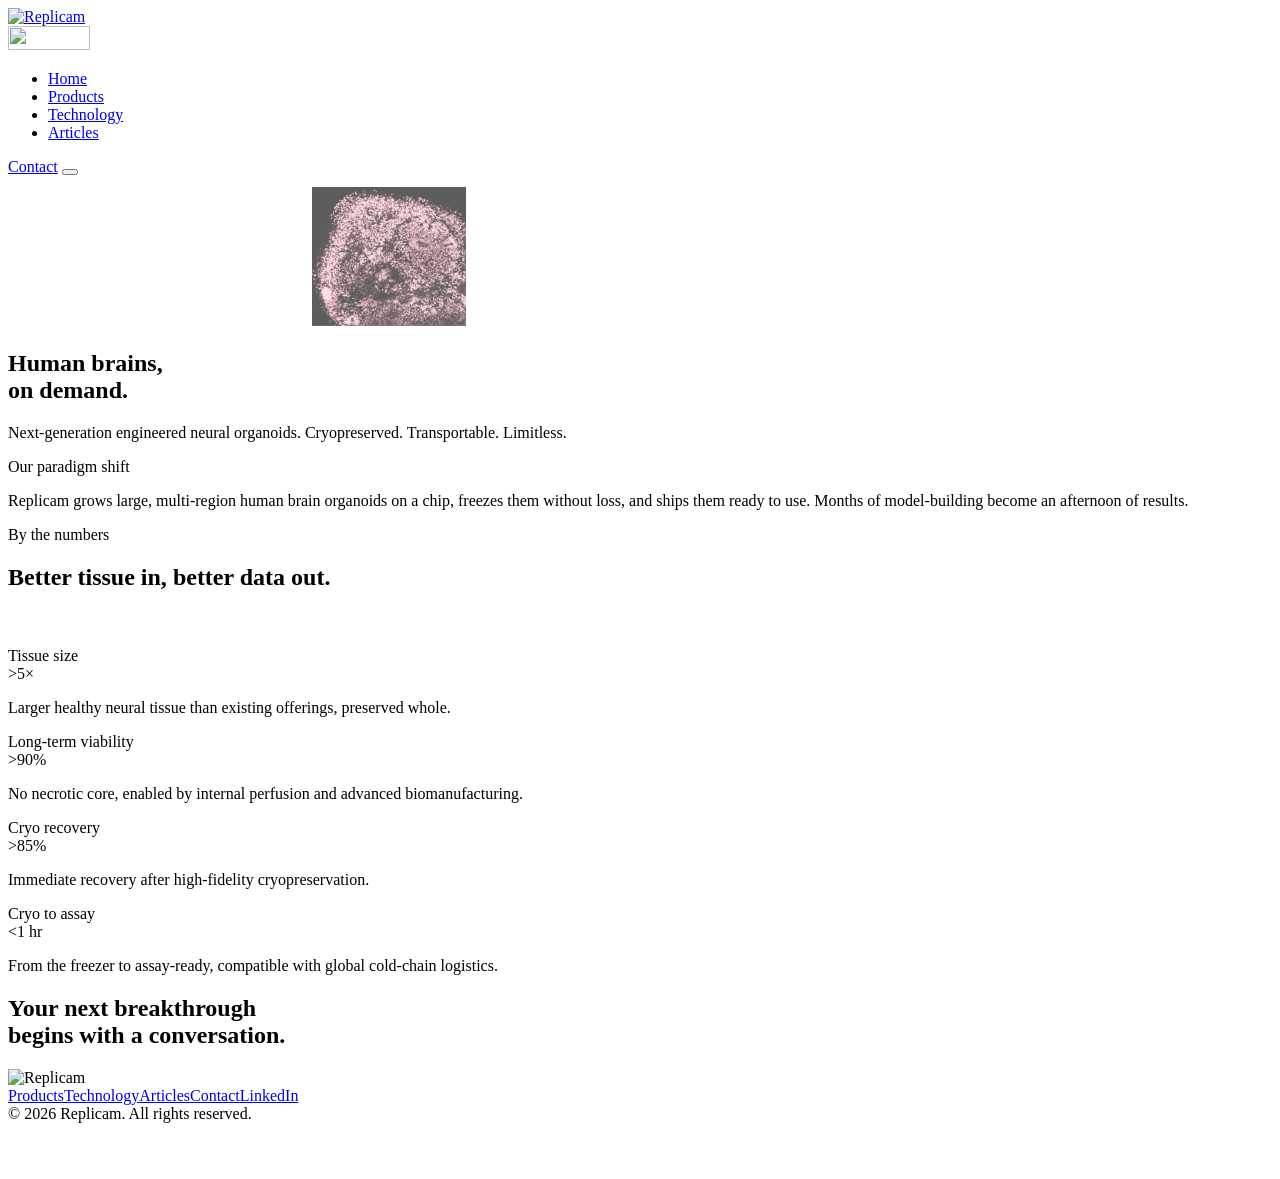
==== index.html @ c94f5454 "Redesigned site: pages" ====
<!doctype html>
<html lang="en">
<head>
<meta charset="utf-8">
<meta name="viewport" content="width=device-width, initial-scale=1">
<title>Replicam — Human brains, on demand</title>
<meta name="description" content="Replicam builds next-generation engineered neural organoids: large, multi-region, cryopreserved and ready to use. Brain OPTIMA™ is the first on-market integrated brain microphysiological system.">
<link rel="icon" href="assets/img/favicon.svg" type="image/svg+xml">
<link rel="stylesheet" href="assets/css/site.css">
<link rel="preload" as="image" href="assets/img/organoid-slice-hc.jpg" fetchpriority="high">
<script>try{if(sessionStorage.getItem("pt-enter"))document.documentElement.classList.add("pt-entering")}catch(e){}</script>
</head>
<body>

<header class="nav">
  <div class="nav-inner">
    <a class="nav-logo" href="index.html" aria-label="Replicam home"><img src="assets/img/logo-white.svg" alt="Replicam" width="110" height="32"></a>
    <nav class="nav-bar" aria-label="Main">
      <a class="nav-symbol" href="index.html" aria-label="Replicam home"><img src="assets/img/logo-white.svg" alt="" width="82" height="24"></a>
      <ul class="nav-links" id="nav-links">
        <li class="is-current"><a class="nav-link" href="index.html" aria-current="page">Home</a></li>
        <li><a class="nav-link" href="products.html">Products</a></li>
        <li><a class="nav-link" href="technology.html">Technology</a></li>
        <li><a class="nav-link" href="articles.html">Articles</a></li>
      </ul>
      <a class="nav-link nav-cta" href="contact.html">Contact</a>
      <button class="nav-toggle" type="button" aria-label="Menu" aria-controls="nav-links" aria-expanded="false"><span></span></button>
    </nav>
  </div>
</header>

<main>
  <!-- Hero -->
  <section class="hero dark org-hero" id="top" data-organoid-js="assets/js/organoid-slice.data.js" data-organoid="assets/img/organoid-slice-hc.jpg" data-mode="alive">
    <canvas class="org-gl" aria-hidden="true"></canvas>
    <img class="org-fallback" src="[data-uri]" data-aspect="1.11102" data-full="assets/img/organoid-slice-hc.jpg" alt="" decoding="sync" hidden>
    <script>/* show the still hero on the very first paint (same layout as hero-organoid.js) */(function(){var f=document.currentScript.previousElementSibling,h=f.parentNode,W=h.clientWidth,H=h.clientHeight,A=+f.getAttribute("data-aspect"),w,hh,x,y;if(W>=900){hh=H*.9;w=hh*A;x=Math.max(W*.44,W-w*.88);y=H*.07}else{w=W*1.15;hh=w/A;x=W*.08;y=H*.09}var s=f.style;s.left=x+"px";s.top=y+"px";s.width=w+"px";s.height=hh+"px";s.right="auto";s.bottom="auto";s.objectFit="fill";s.opacity=".72";f.classList.add("is-still");f.hidden=false})()</script>
    <div class="hero-content">
      <div class="wrap hero-row">
        <div>
          <h1 class="display">Human brains,<br>on demand.</h1>
          <p class="hero-sub">Next-generation engineered neural organoids. Cryopreserved. Transportable. Limitless.</p>
        </div>
      </div>
    </div>
  </section>

  <!-- Paradigm -->
  <section class="section">
    <div class="wrap split reveal">
      <div><span class="eyebrow">Our paradigm shift</span></div>
      <p class="lead">Replicam grows large, multi-region human brain organoids on a chip, freezes them without loss, and ships them ready to use. <span class="soft">Months of model-building become an afternoon of results.</span></p>
    </div>
  </section>

  <!-- Stats -->
  <section class="section">
    <div class="wrap">
      <span class="eyebrow">By the numbers</span>
      <h2 class="h2 reveal" style="margin:20px 0 56px; max-width:900px">Better tissue in, <strong>better data out.</strong></h2>
      <div class="grid grid-4">
        <div class="stat reveal"><div class="stat-label">Tissue size</div><div class="stat-bar"></div><div class="stat-value">&gt;5×</div><p>Larger healthy neural tissue than existing offerings, preserved whole.</p></div>
        <div class="stat reveal"><div class="stat-label">Long-term viability</div><div class="stat-bar cryo"></div><div class="stat-value">&gt;90%</div><p>No necrotic core, enabled by internal perfusion and advanced biomanufacturing.</p></div>
        <div class="stat reveal"><div class="stat-label">Cryo recovery</div><div class="stat-bar"></div><div class="stat-value">&gt;85%</div><p>Immediate recovery after high-fidelity cryopreservation.</p></div>
        <div class="stat reveal"><div class="stat-label">Cryo to assay</div><div class="stat-bar cryo"></div><div class="stat-value">&lt;1 hr</div><p>From the freezer to assay-ready, compatible with global cold-chain logistics.</p></div>
      </div>
    </div>
  </section>


</main>

<!-- Contact + footer -->
<section class="section dark" id="contact" style="padding-bottom:48px">
  <div class="wrap">
    <div class="contact-row">
      <h2 class="contact-title">Your next breakthrough<br><span>begins with a conversation.</span></h2>
    </div>
    <footer class="footer">
      <img src="assets/img/logo-white.svg" alt="Replicam" width="90" height="26">
      <nav aria-label="Footer"><a href="products.html">Products</a><a href="technology.html">Technology</a><a href="articles.html">Articles</a><a href="contact.html">Contact</a><a href="https://www.linkedin.com/company/replicam">LinkedIn</a></nav>
      <span>© <span id="year">2026</span> Replicam. All rights reserved.</span>
    </footer>
  </div>
</section>

<script src="assets/js/site.js"></script>
<script src="assets/js/hero-organoid.js"></script>
</body>
</html>
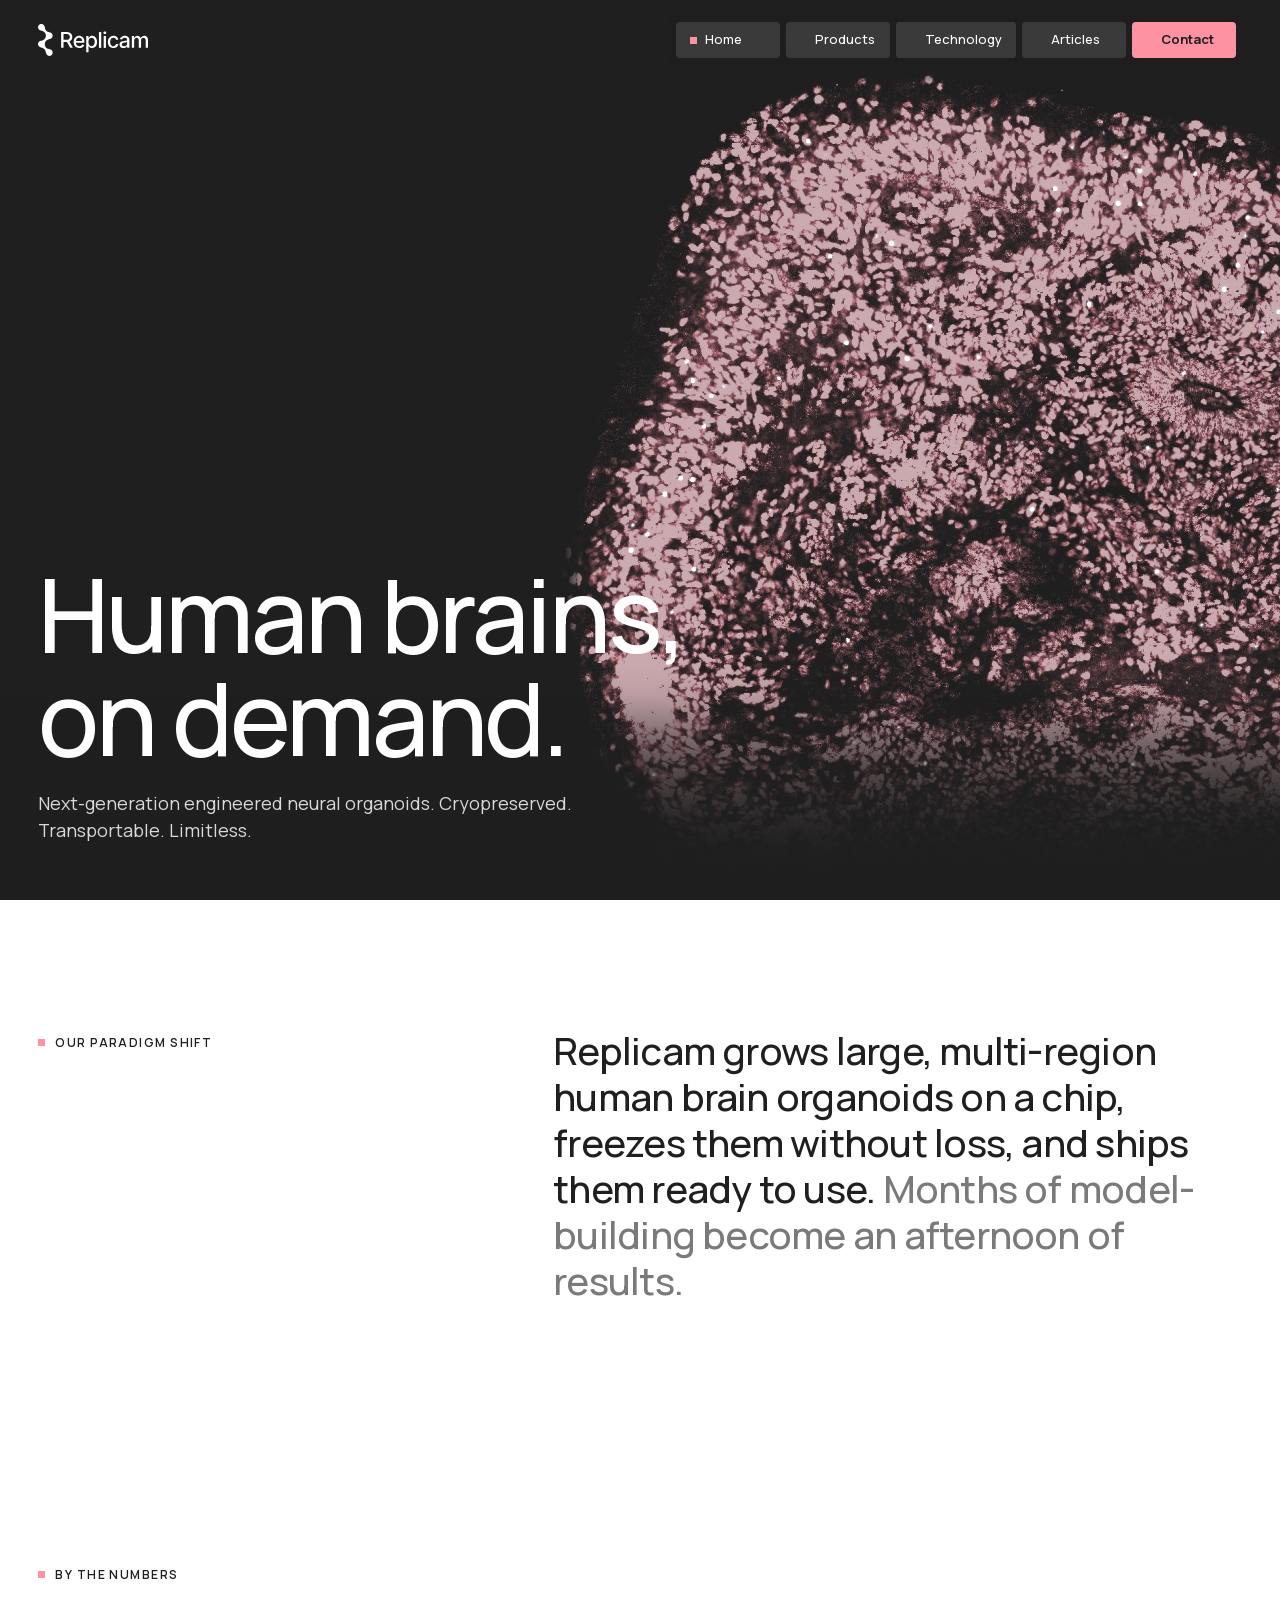
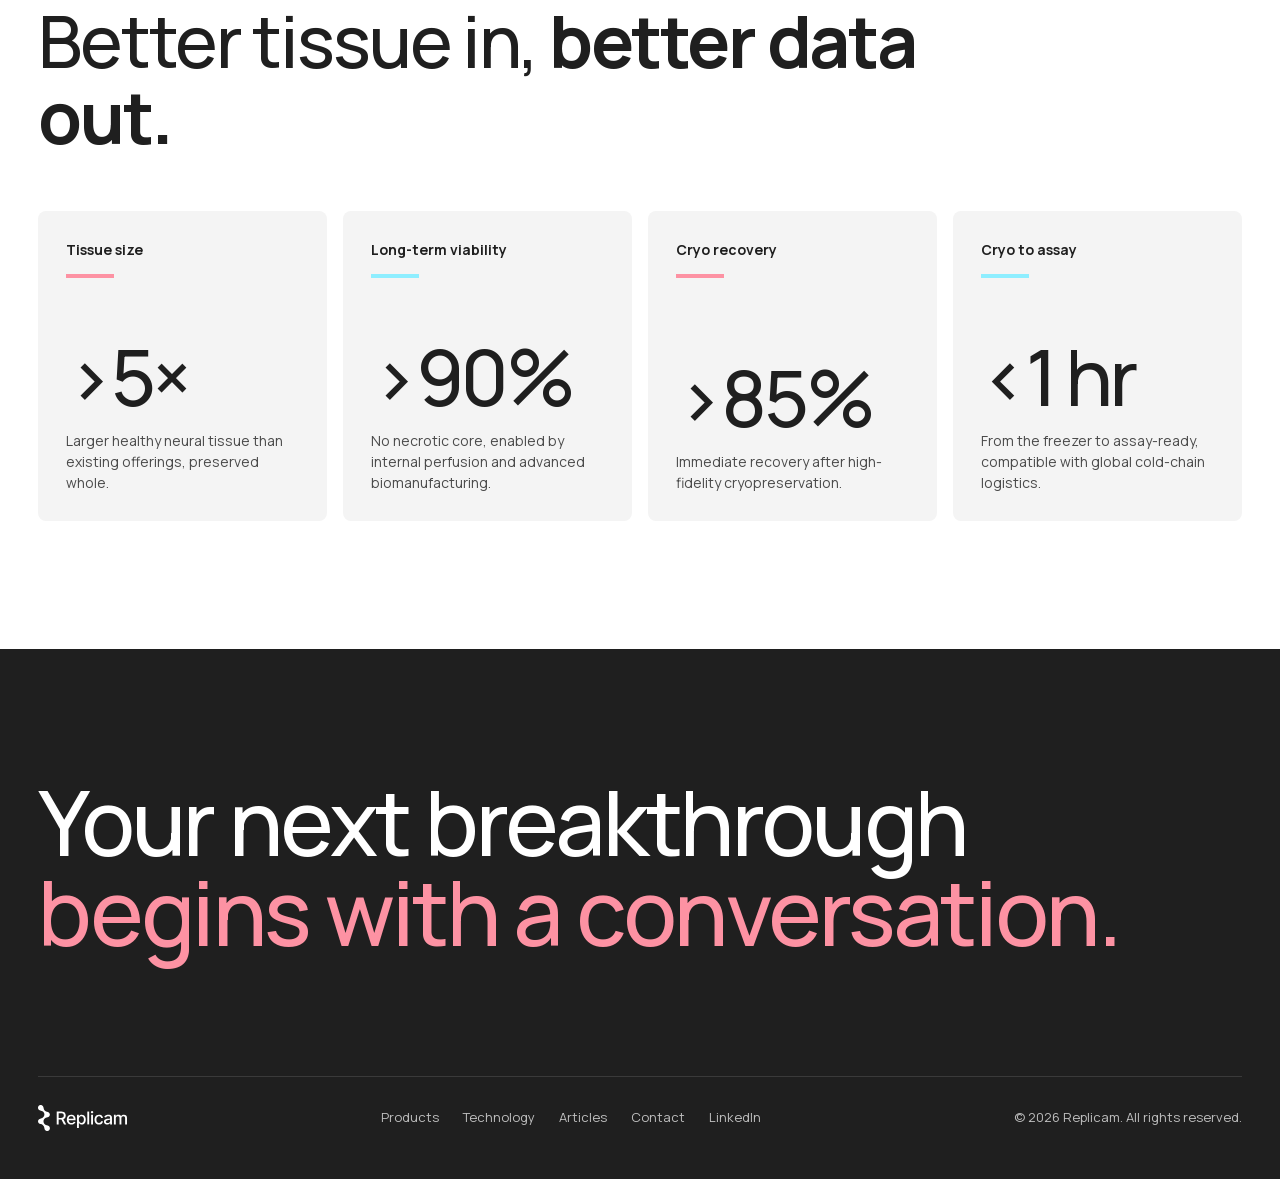
==== commit c99ba04e: "Fix navigation, hero and loading bugs; speed up fonts and previews" ====
--- a/index.html
+++ b/index.html
@@ -6,9 +6,11 @@
 <title>Replicam — Human brains, on demand</title>
 <meta name="description" content="Replicam builds next-generation engineered neural organoids: large, multi-region, cryopreserved and ready to use. Brain OPTIMA™ is the first on-market integrated brain microphysiological system.">
 <link rel="icon" href="assets/img/favicon.svg" type="image/svg+xml">
+<link rel="preload" as="font" type="font/woff2" href="assets/fonts/xn7gYHE41ni1AdIRggexSvfedN4.woff2" crossorigin>
+<link rel="stylesheet" href="assets/fonts/manrope.css">
 <link rel="stylesheet" href="assets/css/site.css">
 <link rel="preload" as="image" href="assets/img/organoid-slice-hc.jpg" fetchpriority="high">
-<script>try{if(sessionStorage.getItem("pt-enter"))document.documentElement.classList.add("pt-entering")}catch(e){}</script>
+<script>document.documentElement.classList.add("js");try{if(sessionStorage.getItem("pt-enter"))document.documentElement.classList.add("pt-entering")}catch(e){}</script>
 </head>
 <body>
 
@@ -84,7 +86,7 @@
   </div>
 </section>
 
-<script src="assets/js/site.js"></script>
+<script src="assets/js/site.js" onerror="document.documentElement.className=''"></script>
 <script src="assets/js/hero-organoid.js"></script>
 </body>
 </html>
--- a/assets/fonts/manrope.css
+++ b/assets/fonts/manrope.css
@@ -0,0 +1,54 @@
+/* cyrillic-ext */
+@font-face {
+  font-family: 'Manrope';
+  font-style: normal;
+  font-weight: 400 700;
+  font-display: swap;
+  src: url(xn7gYHE41ni1AdIRggqxSvfedN62Zw.woff2) format('woff2');
+  unicode-range: U+0460-052F, U+1C80-1C8A, U+20B4, U+2DE0-2DFF, U+A640-A69F, U+FE2E-FE2F;
+}
+/* cyrillic */
+@font-face {
+  font-family: 'Manrope';
+  font-style: normal;
+  font-weight: 400 700;
+  font-display: swap;
+  src: url(xn7gYHE41ni1AdIRggOxSvfedN62Zw.woff2) format('woff2');
+  unicode-range: U+0301, U+0400-045F, U+0490-0491, U+04B0-04B1, U+2116;
+}
+/* greek */
+@font-face {
+  font-family: 'Manrope';
+  font-style: normal;
+  font-weight: 400 700;
+  font-display: swap;
+  src: url(xn7gYHE41ni1AdIRggSxSvfedN62Zw.woff2) format('woff2');
+  unicode-range: U+0370-0377, U+037A-037F, U+0384-038A, U+038C, U+038E-03A1, U+03A3-03FF;
+}
+/* vietnamese */
+@font-face {
+  font-family: 'Manrope';
+  font-style: normal;
+  font-weight: 400 700;
+  font-display: swap;
+  src: url(xn7gYHE41ni1AdIRggixSvfedN62Zw.woff2) format('woff2');
+  unicode-range: U+0102-0103, U+0110-0111, U+0128-0129, U+0168-0169, U+01A0-01A1, U+01AF-01B0, U+0300-0301, U+0303-0304, U+0308-0309, U+0323, U+0329, U+1EA0-1EF9, U+20AB;
+}
+/* latin-ext */
+@font-face {
+  font-family: 'Manrope';
+  font-style: normal;
+  font-weight: 400 700;
+  font-display: swap;
+  src: url(xn7gYHE41ni1AdIRggmxSvfedN62Zw.woff2) format('woff2');
+  unicode-range: U+0100-02BA, U+02BD-02C5, U+02C7-02CC, U+02CE-02D7, U+02DD-02FF, U+0304, U+0308, U+0329, U+1D00-1DBF, U+1E00-1E9F, U+1EF2-1EFF, U+2020, U+20A0-20AB, U+20AD-20C4, U+2113, U+2C60-2C7F, U+A720-A7FF;
+}
+/* latin */
+@font-face {
+  font-family: 'Manrope';
+  font-style: normal;
+  font-weight: 400 700;
+  font-display: swap;
+  src: url(xn7gYHE41ni1AdIRggexSvfedN4.woff2) format('woff2');
+  unicode-range: U+0000-00FF, U+0131, U+0152-0153, U+02BB-02BC, U+02C6, U+02DA, U+02DC, U+0304, U+0308, U+0329, U+2000-206F, U+20AC, U+2122, U+2191, U+2193, U+2212, U+2215, U+FEFF, U+FFFD;
+}
--- a/assets/css/site.css
+++ b/assets/css/site.css
@@ -0,0 +1,413 @@
+/* Replicam — site styles
+   Brand: Replicam Brand Guidelines 2025
+   Event Horizon #1F1F1F · Singularity White #FFFFFF · Quark Blush #FD92A3 · CryoGlow #8EEEFF
+   Typeface: Manrope (Title 110% / -1%, Subtitle 120% / -1%, Body 150% / 0%) */
+
+:root {
+  --ink: #1F1F1F;          /* Event Horizon */
+  --white: #FFFFFF;        /* Singularity White */
+  --blush: #FD92A3;        /* Quark Blush — highlight; only on dark grounds or as fills */
+  --cryo: #8EEEFF;         /* CryoGlow */
+  --grey-1: #F4F4F4;
+  --grey-2: #D9D9D9;
+  --grey-3: #4A4A4A;       /* body text on white, 9:1 */
+  --line-dark: #3A3A3A;
+  --max: 1360px;
+  --pad: clamp(20px, 3vw, 40px);
+  --radius: 8px;
+}
+
+*, *::before, *::after { box-sizing: border-box; }
+html { scroll-behavior: smooth; overscroll-behavior-y: none; }   /* no rubber-band bounce: fixed header stays put */
+body {
+  margin: 0;
+  overscroll-behavior-y: none;
+  font-family: "Manrope", system-ui, sans-serif;
+  color: var(--ink);
+  background: var(--white);
+  font-size: 16px;
+  line-height: 1.5;
+  -webkit-font-smoothing: antialiased;
+}
+img, video { max-width: 100%; display: block; }
+a { color: inherit; text-decoration: none; }
+h1, h2, h3, p { margin: 0; }
+:focus-visible { outline: 2px solid var(--blush); outline-offset: 3px; }
+
+.wrap { max-width: var(--max); margin: 0 auto; }
+.section { padding: clamp(80px, 10vw, 140px) var(--pad); }
+.dark { background: var(--ink); color: var(--white); }
+.muted { color: var(--grey-3); }
+.dark .muted { color: #CFCFCF; }
+
+/* Type scale (Manrope) */
+.display { font-size: clamp(52px, 8vw, 104px); line-height: 1.0; font-weight: 500; letter-spacing: -0.03em; }
+.h2 { font-size: clamp(40px, 5.6vw, 72px); line-height: 1.05; font-weight: 500; letter-spacing: -0.03em; }
+.h2 strong { font-weight: 700; }
+.h3 { font-size: clamp(24px, 2.4vw, 32px); line-height: 1.2; font-weight: 500; letter-spacing: -0.01em; }
+.lead { font-size: clamp(26px, 3vw, 40px); line-height: 1.2; font-weight: 500; letter-spacing: -0.02em; }
+.body-lg { font-size: 18px; line-height: 1.5; }
+
+/* Eyebrow label with square marker */
+.eyebrow {
+  display: inline-flex; align-items: center; gap: 10px;
+  font-size: 12px; font-weight: 600; letter-spacing: 0.12em; text-transform: uppercase;
+}
+.eyebrow::before { content: ""; width: 7px; height: 7px; background: var(--blush); flex: none; }
+.eyebrow.is-cryo::before { background: var(--cryo); }
+
+/* Buttons */
+.btn {
+  display: inline-flex; align-items: center; justify-content: center; gap: 10px;
+  min-height: 46px; padding: 0 22px; border-radius: 4px; border: 0;
+  font: 600 14px/1 "Manrope", sans-serif; cursor: pointer;
+  transition: transform .2s ease, background .2s ease, color .2s ease;
+}
+.btn:hover { transform: translateY(-1px); }
+.btn-blush { background: var(--blush); color: var(--ink); }
+.btn-blush:hover { background: #FFB0BD; }
+.btn-ink { background: var(--ink); color: var(--white); }
+.btn-ink:hover { background: #333; }
+.btn-block { width: 100%; }
+
+/* ---------- Navigation ---------- */
+.nav {
+  position: fixed; top: 16px; left: 0; right: 0; z-index: 50;
+  padding: 0 var(--pad); pointer-events: none;
+  -webkit-transform: translate3d(0, 0, 0); transform: translate3d(0, 0, 0);   /* own layer: survives overscroll repaints */
+}
+.nav-inner {
+  position: relative; isolation: isolate;
+  max-width: var(--max); margin: 0 auto;
+  display: flex; align-items: center; justify-content: space-between; gap: 16px;
+}
+.nav-inner > * { pointer-events: auto; }
+.nav-logo img { height: 32px; width: auto; }
+.nav-bar {
+  display: flex; align-items: center; gap: 6px; padding: 6px;
+  border-radius: 6px;
+}
+/* the bar's dark background is its own layer, so it can glide and resize on the GPU */
+.nav-bg {
+  position: absolute; left: 0; top: 0; z-index: -1; border-radius: 6px; pointer-events: none;
+  background: rgba(31,31,31,.72); backdrop-filter: blur(12px); -webkit-backdrop-filter: blur(12px);
+  transform-origin: 0 0; will-change: transform;
+}
+.nav.is-compact .nav-bg { background: rgba(31,31,31,.88); }
+.nav-links { display: flex; gap: 6px; list-style: none; margin: 0; padding: 0; }
+.nav-link {
+  display: flex; align-items: center; justify-content: flex-start; gap: 8px; min-width: 104px; min-height: 36px;
+  padding: 0 14px; border-radius: 4px;
+  font-size: 13px; font-weight: 500; color: var(--white); background: #3A3A3A;
+  transition: background .2s ease;
+}
+/* every button keeps a fixed slot for the square, so text never shifts and buttons never resize */
+.nav-link::before { content: ""; width: 7px; height: 7px; flex: none; background: var(--blush); visibility: hidden; }
+.nav-link[aria-current="page"]::before { visibility: visible; }
+.nav-link:hover { background: #4A4A4A; }
+.nav-cta, .nav-cta[aria-current="page"] { background: var(--blush); color: var(--ink); font-weight: 700; }
+.nav-cta::before { background: #3A3A3A; }          /* on the Contact page the square is grey on the pink button */
+.nav-cta:hover { background: #FFB0BD; }
+.nav-toggle {
+  display: none; width: 44px; height: 36px; border: 0; border-radius: 4px;
+  background: #3A3A3A; cursor: pointer; align-items: center; justify-content: center; transition: background .2s ease;
+}
+.nav-toggle:hover { background: #4A4A4A; }
+.nav-toggle span, .nav-toggle span::before, .nav-toggle span::after {
+  display: block; width: 18px; height: 2px; background: var(--white); position: relative; transition: transform .25s ease;
+}
+.nav-toggle span::before, .nav-toggle span::after { content: ""; position: absolute; left: 0; }
+.nav-toggle span::before { top: -6px; }
+.nav-toggle span::after { top: 6px; }
+
+/* Compact capsule once scrolled (desktop) */
+.nav.is-compact .nav-inner { justify-content: center; }
+.nav.is-compact .nav-logo { position: absolute; left: 0; visibility: hidden; pointer-events: none; }
+.nav.is-compact .nav-links li:not(.is-current) { display: none; }
+
+/* Brand symbol: appears inside the compact bar once the full logo is hidden */
+.nav-symbol { display: none; align-items: center; height: 36px; padding: 0 6px 0 8px; flex: none; }
+.nav-symbol img { height: 32px; width: auto; }   /* same size as the full header logo */
+.nav.is-compact .nav-symbol { display: inline-flex; }
+
+/* Mobile menu */
+@media (max-width: 900px) {
+  .nav.is-compact .nav-inner { max-width: var(--max); }
+  .nav.is-compact .nav-bar { width: auto; }
+  .nav.is-compact .nav-toggle { margin-left: 0; }
+  .nav-links { display: none; }
+  .nav-toggle { display: inline-flex; }
+  .nav.is-open .nav-links {
+    display: flex; flex-direction: column; position: absolute; top: 58px; left: var(--pad); right: var(--pad);
+    padding: 8px; gap: 6px; background: rgba(31,31,31,.96); border-radius: 6px;
+  }
+  .nav.is-open .nav-links li { display: block !important; }
+  .nav.is-open .nav-links .nav-link { min-height: 48px; font-size: 16px; }
+  .nav.is-open .nav-toggle span { background: transparent; }
+  .nav.is-open .nav-toggle span::before { transform: translateY(6px) rotate(45deg); }
+  .nav.is-open .nav-toggle span::after { transform: translateY(-6px) rotate(-45deg); }
+}
+
+/* ---------- Hero ---------- */
+.hero { position: relative; min-height: max(640px, 100svh); display: flex; align-items: flex-end; overflow: hidden; }
+.hero-content { position: relative; width: 100%; padding: 0 var(--pad) clamp(32px, 5vw, 56px); }
+.hero-row { display: flex; justify-content: space-between; align-items: flex-end; gap: 40px; }
+.hero-sub { margin-top: 22px; max-width: 540px; font-size: 18px; color: #D9D9D9; }
+
+/* ---------- Split statement ---------- */
+.split { display: flex; gap: 40px; }
+.split > :first-child { flex: 1; }
+.split > :last-child { flex: 1.45; }
+.lead .soft { color: #7A7A7A; }
+
+/* ---------- Full-bleed tech panels ---------- */
+.panel { position: relative; min-height: 720px; display: flex; align-items: flex-end; overflow: hidden; }
+.panel-media { position: absolute; top: 0; right: 0; width: 58%; height: 100%; }
+.panel-media img { width: 100%; height: 100%; object-fit: cover; transform: scale(1.06); transition: transform 1.4s cubic-bezier(.2,.7,.2,1); }
+.panel.is-in .panel-media img { transform: scale(1); }
+.panel-media::after { content: ""; position: absolute; inset: 0; background: linear-gradient(90deg, var(--ink) 0%, rgba(31,31,31,0) 45%); }
+.panel-content { position: relative; width: 100%; padding: 0 var(--pad) clamp(32px, 5vw, 56px); }
+.panel-title { margin-top: 18px; font-size: clamp(52px, 7vw, 96px); line-height: 1; font-weight: 500; letter-spacing: -0.03em; }
+.panel-card {
+  width: 390px; flex: none; padding: 22px;
+  background: rgba(31,31,31,.9); border: 1px solid var(--line-dark); border-radius: var(--radius);
+}
+.panel-card p { font-size: 15px; color: #E6E6E6; margin-bottom: 18px; }
+
+/* ---------- Stats ---------- */
+.grid { display: grid; gap: 16px; }
+.grid-4 { grid-template-columns: repeat(4, minmax(0, 1fr)); }
+.grid-3 { grid-template-columns: repeat(3, minmax(0, 1fr)); }
+.stat {
+  background: var(--grey-1); border-radius: var(--radius); padding: 28px;
+  min-height: 310px; display: flex; flex-direction: column; gap: 14px;
+}
+.stat-label { font-size: 14px; font-weight: 700; }
+.stat-bar { width: 48px; height: 4px; background: var(--blush); }
+.stat-bar.cryo { background: var(--cryo); }
+.stat-value { margin-top: auto; font-size: clamp(64px, 6vw, 88px); line-height: 1; font-weight: 500; letter-spacing: -0.04em; }
+.stat p { font-size: 14px; color: var(--grey-3); }
+
+/* ---------- Process steps (technology) ---------- */
+.step { border-top: 1px solid var(--line-dark); padding-top: 22px; }
+.step-num { font-size: 13px; font-weight: 600; color: var(--cryo); letter-spacing: .08em; }
+.step h3 { margin: 14px 0 16px; }
+.step ul { margin: 0; padding: 0; list-style: none; display: grid; gap: 10px; }
+.step li { position: relative; padding-left: 18px; font-size: 15px; color: #DADADA; }
+.step li::before { content: ""; position: absolute; left: 0; top: .62em; width: 6px; height: 6px; background: var(--blush); }
+
+/* Feature rows (technology) */
+.feature { display: grid; grid-template-columns: repeat(12, minmax(0, 1fr)); gap: 24px; align-items: center; padding: clamp(56px, 7vw, 96px) 0; border-top: 1px solid var(--grey-2); }
+.feature:first-of-type { border-top: 0; }
+.feature-text { grid-column: 1 / span 5; }
+.feature-media { grid-column: 7 / span 6; }
+.feature.flip .feature-text { grid-column: 8 / span 5; order: 2; }
+.feature.flip .feature-media { grid-column: 1 / span 6; order: 1; }
+.feature-text p { margin-top: 18px; color: var(--grey-3); }
+.feature-text .src { margin-top: 20px; display: flex; flex-wrap: wrap; gap: 8px; }
+.chip { display: inline-flex; align-items: center; gap: 8px; min-height: 36px; padding: 0 14px; border-radius: 4px; background: var(--grey-1); font-size: 13px; font-weight: 600; }
+.chip:hover { background: var(--grey-2); }
+.figure { background: var(--grey-1); border-radius: var(--radius); padding: clamp(16px, 2.5vw, 32px); }
+.figure img { width: 100%; height: auto; border-radius: 4px; mix-blend-mode: multiply; }
+.figure.full { padding: 0; overflow: hidden; }
+.figure.full img { mix-blend-mode: normal; border-radius: 0; aspect-ratio: 4 / 3; object-fit: cover; }
+
+/* Partner chips */
+.partners { display: flex; flex-wrap: wrap; gap: 10px; }
+.partners span { padding: 14px 20px; border: 1px solid var(--line-dark); border-radius: 4px; font-weight: 500; }
+
+/* ---------- Contact / footer ---------- */
+.contact-row { display: flex; justify-content: space-between; align-items: flex-end; gap: 40px; }
+.contact-title { font-size: clamp(44px, 7vw, 96px); line-height: 1; font-weight: 500; letter-spacing: -0.03em; }
+.contact-title span { color: var(--blush); }
+.footer {
+  margin-top: clamp(72px, 10vw, 120px); padding-top: 28px; border-top: 1px solid var(--line-dark);
+  display: flex; flex-wrap: wrap; justify-content: space-between; align-items: center; gap: 20px;
+  font-size: 13px; color: #BDBDBD;
+}
+.footer img { height: 26px; width: auto; }
+.footer nav { display: flex; flex-wrap: wrap; gap: 24px; }
+.footer a:hover { color: var(--white); }
+
+/* ---------- Reveal on scroll ---------- */
+/* hidden only when scripts run (html.js is set in the head and cleared if site.js fails to load) */
+.js .reveal { opacity: 0; transform: translateY(24px); transition: opacity .8s ease, transform .8s cubic-bezier(.2,.7,.2,1); }
+.js .reveal.is-in { opacity: 1; transform: none; }
+
+/* ---------- Responsive ---------- */
+@media (max-width: 1100px) {
+  .grid-4 { grid-template-columns: repeat(2, minmax(0, 1fr)); }
+}
+@media (max-width: 900px) {
+  .hero-row, .split, .contact-row, .panel-row { flex-direction: column; align-items: flex-start; }
+  .panel { min-height: 760px; align-items: flex-end; }
+  .panel-media { width: 100%; height: 52%; }
+  .panel-media::after { background: linear-gradient(0deg, var(--ink) 0%, rgba(31,31,31,0) 55%); }
+  .panel-card { width: 100%; }
+  .grid-3{ grid-template-columns: minmax(0, 1fr); }
+  .feature, .feature.flip { grid-template-columns: minmax(0, 1fr); }
+  .feature-text, .feature-media, .feature.flip .feature-text, .feature.flip .feature-media { grid-column: auto; order: 0; }
+}
+@media (max-width: 560px) {
+  .grid-4 { grid-template-columns: minmax(0, 1fr); }
+  .stat { min-height: 0; }
+  .nav-logo img, .nav-symbol img { height: 26px; }
+}
+
+@media (prefers-reduced-motion: reduce) {
+  *, *::before, *::after { animation: none !important; transition: none !important; scroll-behavior: auto !important; }
+  .js .reveal { opacity: 1; transform: none; }
+}
+
+/* Inner-page heroes: smaller display so it never runs under the nav */
+.hero-short { min-height: 620px; }
+.hero-short .display { font-size: clamp(44px, 6vw, 84px); }
+
+/* ---------- Page switcher: folder stack in menu order ---------- */
+html.pt-active, html.pt-entering { background: #3A3A3A; overflow: hidden; }
+html.pt-active body, html.pt-entering body { position: relative; z-index: 4; }
+html.pt-entering body { transform: translateY(13vh) scale(.88); transform-origin: 50% 0; clip-path: inset(0 0 calc(100% - 100vh) 0 round 16px); }
+.pt-layer {
+  position: fixed; left: 0; top: 0; width: 100vw; height: 100vh; z-index: 3;
+  border-radius: 16px; transform-origin: 50% 0; pointer-events: none; will-change: transform;
+}
+.pt-backdrop { border-radius: 0; background: #3A3A3A; z-index: 1; }
+.pt-sheet { background: var(--ink); overflow: hidden; box-shadow: 0 -1px 0 rgba(255,255,255,.06); }
+.pt-sheet img { position: absolute; inset: 0; width: 100%; height: 100%; object-fit: cover; object-position: top center; }
+.pt-frame { position: absolute; inset: 0; width: 100%; height: 100%; border: 0; opacity: 0; transition: opacity .3s ease; background: transparent; }
+.pt-sheet.is-loaded .pt-frame { opacity: 1; }
+/* Page shown inside the transition sheet: no scrollbar, content already revealed */
+html.pt-preview { scrollbar-width: none; }
+html.pt-preview::-webkit-scrollbar { display: none; }
+html.pt-preview .reveal { opacity: 1; transform: none; transition: none; }
+
+/* ---------- Living organoid hero (home) ---------- */
+.org-hero { background: var(--ink); }
+.org-gl, .org-data, .org-fallback { position: absolute; inset: 0; width: 100%; height: 100%; }
+.org-gl { opacity: 0; transition: opacity .25s ease; }
+/* still placeholder matching the shader's first frame (edges feathered the same way) */
+.org-fallback.is-still {
+  -webkit-mask-image: linear-gradient(to right, transparent 0, #000 3.5%, #000 78%, transparent 100%), linear-gradient(to bottom, transparent 0, #000 3.5%, #000 72%, transparent 100%), radial-gradient(ellipse 115% 104.5% at 38% 40%, #000 47.8%, transparent 100%);
+  -webkit-mask-composite: source-in, source-in;
+          mask-image: linear-gradient(to right, transparent 0, #000 3.5%, #000 78%, transparent 100%), linear-gradient(to bottom, transparent 0, #000 3.5%, #000 72%, transparent 100%), radial-gradient(ellipse 115% 104.5% at 38% 40%, #000 47.8%, transparent 100%);
+          mask-composite: intersect;
+}
+.org-hero.is-ready .org-gl { opacity: 1; }
+.org-data { pointer-events: none; }
+.org-fallback[hidden] { display: none; }
+.org-fallback { object-fit: contain; object-position: right center; left: auto; width: 60%; opacity: .75; }
+.org-hero .hero-content::before { content: ""; position: absolute; inset: auto 0 0 0; height: 60%; background: linear-gradient(0deg, rgba(31,31,31,.85), rgba(31,31,31,0)); pointer-events: none; }
+.org-hero .hero-row { position: relative; }
+
+/* ---------- Articles page ---------- */
+.filter { display: flex; flex-wrap: wrap; gap: 8px; margin-bottom: 32px; }
+.chip-btn { min-height: 40px; padding: 0 16px; border: 1px solid var(--grey-2); border-radius: 4px; background: var(--white); color: var(--ink); font: 600 13px/1 "Manrope", sans-serif; cursor: pointer; }
+.chip-btn:hover { background: var(--grey-1); }
+.chip-btn[aria-pressed="true"] { background: var(--ink); border-color: var(--ink); color: var(--white); }
+.papers { border-top: 1px solid var(--grey-2); }
+.paper { --row-pad: min(24px, calc(var(--pad) - 8px));
+  display: grid; grid-template-columns: 180px minmax(0, 1fr) 240px; gap: 24px 32px; padding: 32px var(--row-pad); border-bottom: 1px solid var(--grey-2); position: relative;
+  margin-inline: calc(-1 * var(--row-pad)); border-radius: 6px; transition: background .2s ease; }
+/* inner padding gives the highlight breathing room; the negative margin keeps the text aligned with the page */
+.paper[hidden] { display: none; }
+.paper-meta { display: flex; flex-direction: column; gap: 10px; font-size: 14px; color: var(--grey-3); }
+.paper-topic { display: inline-flex; align-items: center; gap: 8px; font-size: 12px; font-weight: 600; letter-spacing: .08em; text-transform: uppercase; color: var(--ink); }
+.paper-topic::before { content: ""; width: 7px; height: 7px; background: var(--blush); }
+.paper-title { font-size: clamp(20px, 2vw, 26px); line-height: 1.25; font-weight: 500; letter-spacing: -0.01em; }
+.paper-title a::after { content: ""; position: absolute; inset: 0; }          /* whole row is the link */
+.paper-sum { margin-top: 12px; color: var(--grey-3); max-width: 720px; }
+.paper-outlet { display: flex; justify-content: space-between; gap: 12px; font-size: 14px; font-weight: 700; }
+.paper:hover { background: var(--grey-1); border-bottom-color: transparent; }
+.paper:hover .paper-title a { text-decoration: underline; text-underline-offset: 4px; }
+@media (max-width: 900px) {
+  .paper { grid-template-columns: minmax(0, 1fr); gap: 10px; }
+  .paper-meta { flex-direction: row; justify-content: space-between; }
+}
+
+/* ---------- Contact page ---------- */
+.contact-card {
+  width: 440px; flex: none; padding: 24px; display: grid; gap: 16px;
+  background: rgba(31,31,31,.86); border: 1px solid var(--line-dark); border-radius: var(--radius);
+  backdrop-filter: blur(10px); -webkit-backdrop-filter: blur(10px);
+}
+.contact-email { font-size: clamp(24px, 2.4vw, 32px); font-weight: 500; letter-spacing: -0.02em; color: var(--white); word-break: break-all; }
+.contact-email:hover { color: var(--blush); }
+.contact-reasons { list-style: none; margin: 0; padding: 0; display: flex; flex-wrap: wrap; gap: 6px; }
+.contact-reasons li { padding: 8px 12px; border: 1px solid var(--line-dark); border-radius: 4px; font-size: 13px; color: #DADADA; }
+.contact-actions { display: flex; flex-wrap: wrap; gap: 10px; }
+.btn-ghost-dark { background: #2E2E2E; color: var(--white); }
+.btn-ghost-dark:hover { background: #3A3A3A; }
+@media (max-width: 900px) { .contact-card { width: 100%; } }
+
+/* ---------- Photo hero (Contact): organoid cluster on Event Horizon ---------- */
+.hero-photo-img { position: absolute; right: 0; bottom: 0; height: 100%; width: auto; max-width: 72vw; object-fit: cover; object-position: right bottom; pointer-events: none; }
+.hero-photo .hero-content::before { content: ""; position: absolute; inset: auto 0 0 0; height: 70%; background: linear-gradient(0deg, rgba(31,31,31,.7), rgba(31,31,31,0)); pointer-events: none; }
+.hero-photo .hero-row { position: relative; }
+@media (max-width: 900px) {
+  .hero-photo { min-height: 0; padding-top: 44svh; }
+  .hero-photo-img { top: 0; bottom: auto; height: 50svh; max-width: 100vw;
+    -webkit-mask-image: linear-gradient(180deg, #000 62%, transparent); mask-image: linear-gradient(180deg, #000 62%, transparent); }
+  .hero-photo .hero-content::before { display: none; }
+}
+
+/* ---------- Team grid (Contact) ---------- */
+/* row spacing lives on the cards (not the grid gap), so a zero-height drawer takes exactly zero space */
+.team { --team-gap: 40px; display: grid; grid-template-columns: repeat(4, minmax(0, 1fr)); gap: 0 16px; }
+.team > .member { margin-bottom: var(--team-gap); }
+.member { display: flex; flex-direction: column; align-items: flex-start; gap: 4px; padding: 0; border: 0; background: none; text-align: left; font: inherit; color: inherit; position: relative; }
+button.member { cursor: pointer; }
+.member-photo { position: relative; display: block; width: 100%; aspect-ratio: 4 / 5; margin-bottom: 12px; border-radius: var(--radius); overflow: hidden; background: var(--grey-1); }
+.member-photo img { width: 100%; height: 100%; object-fit: cover; object-position: top; transition: transform .6s cubic-bezier(.22,.8,.2,1), opacity .45s ease; }
+/* hover: fade from the black-and-white portrait to its colour version (brand tint until colour photos arrive) */
+.member-photo .member-tint { position: absolute; inset: 0; opacity: 0; }
+.member:hover .member-tint, .member:focus-visible .member-tint, .member.is-active .member-tint { opacity: 1; }
+.member:hover .member-photo img { transform: scale(1.02); }
+.member-photo.is-placeholder { display: flex; align-items: center; justify-content: center; }
+.member-photo.is-placeholder::before { content: ""; position: absolute; top: 16px; left: 16px; width: 8px; height: 8px; background: var(--blush); }
+.member-initials { font-size: clamp(40px, 4.4vw, 64px); font-weight: 500; letter-spacing: -0.03em; color: #9A9A9A; }
+.member-name { font-size: 18px; font-weight: 600; letter-spacing: -0.01em; line-height: 1.3; }
+.member-role { font-size: 14px; color: var(--grey-3); }
+/* "+" badge on people with a longer bio */
+.member-more { position: absolute; right: 12px; bottom: 12px; width: 32px; height: 32px; border-radius: 4px; background: var(--ink); transition: background .2s ease, opacity .3s ease, transform .3s ease; }
+.member-more::before, .member-more::after { content: ""; position: absolute; left: 50%; top: 50%; width: 12px; height: 2px; margin: -1px 0 0 -6px; background: var(--white); }
+.member-more::after { transform: rotate(90deg); }
+button.member:hover .member-more { background: #3A3A3A; }
+/* drawer open: the + simply fades away */
+.member.is-active .member-more { opacity: 0; transform: scale(.85); }
+
+/* bio panel: opens under the row of the person pressed, spanning the full width */
+/* closed = zero height; the negative margin cancels the grid gap, so opening/closing never jumps */
+/* the drawer is lifted visually (transform, so layout is unaffected) to tuck under the row above */
+.team-bio { --lift: 32px; grid-column: 1 / -1; height: 0; overflow: hidden; transform: translateY(calc(-1 * var(--lift))); }
+.team-bio-clip { position: relative; padding-top: 16px; padding-bottom: calc(var(--team-gap) - var(--lift)); }   /* room for the whole lip tip (≈14px) */
+/* the lip is part of the dark box, so it always appears and disappears with it */
+.team-bio-notch { position: absolute; top: -10px; left: 0; width: 20px; height: 20px; background: var(--ink); border-radius: 2px;
+  transform: translateX(30px) rotate(45deg); transition: transform .45s cubic-bezier(.22,.8,.2,1); }
+.team-bio-inner { position: relative; display: grid; grid-template-columns: minmax(0, 1fr) minmax(0, 1.6fr); gap: 16px 48px;
+  padding: 36px; background: var(--ink); color: var(--white); border-radius: var(--radius); }
+.team-bio-name { font-size: clamp(22px, 2.2vw, 30px); font-weight: 500; letter-spacing: -0.02em; line-height: 1.2; }
+.team-bio-role { margin-top: 8px; display: flex; align-items: center; gap: 10px; font-size: 13px; font-weight: 600; letter-spacing: .08em; text-transform: uppercase; color: #DADADA; }
+.team-bio-role::before { content: ""; width: 7px; height: 7px; background: var(--blush); }
+.team-bio-text p { font-size: 16px; line-height: 1.6; color: #E6E6E6; }
+.team-bio-text p + p { margin-top: 12px; }
+
+@media (max-width: 900px) {
+  .team { --team-gap: 28px; grid-template-columns: repeat(2, minmax(0, 1fr)); gap: 0 12px; }
+  .team-bio { --lift: 22px; }
+  .team-bio-inner { grid-template-columns: minmax(0, 1fr); padding: 24px 20px; }
+  .member-name { font-size: 16px; }
+  .member-more { width: 28px; height: 28px; right: 8px; bottom: 8px; }
+}
+@media (prefers-reduced-motion: reduce) { .team-bio-notch { transition: none; } }
+
+/* ---------- Products page ---------- */
+.spec-list { list-style: none; margin: 0 0 18px; padding: 0; display: grid; gap: 10px; }
+.spec-list li { position: relative; padding-left: 18px; font-size: 14px; color: #DADADA; }
+.spec-list li::before { content: ""; position: absolute; left: 0; top: .6em; width: 6px; height: 6px; background: var(--cryo); }
+.spec-list strong { color: var(--white); font-weight: 700; }
+.spec-list.is-light { margin: 22px 0 0; }
+.spec-list.is-light li { color: var(--grey-3); font-size: 15px; }
+.spec-list.is-light li::before { background: var(--blush); }
+.product .panel-title { font-size: clamp(44px, 5.4vw, 80px); }
+.product .panel-card { width: 420px; }
+@media (max-width: 900px) { .product .panel-card { width: 100%; } }
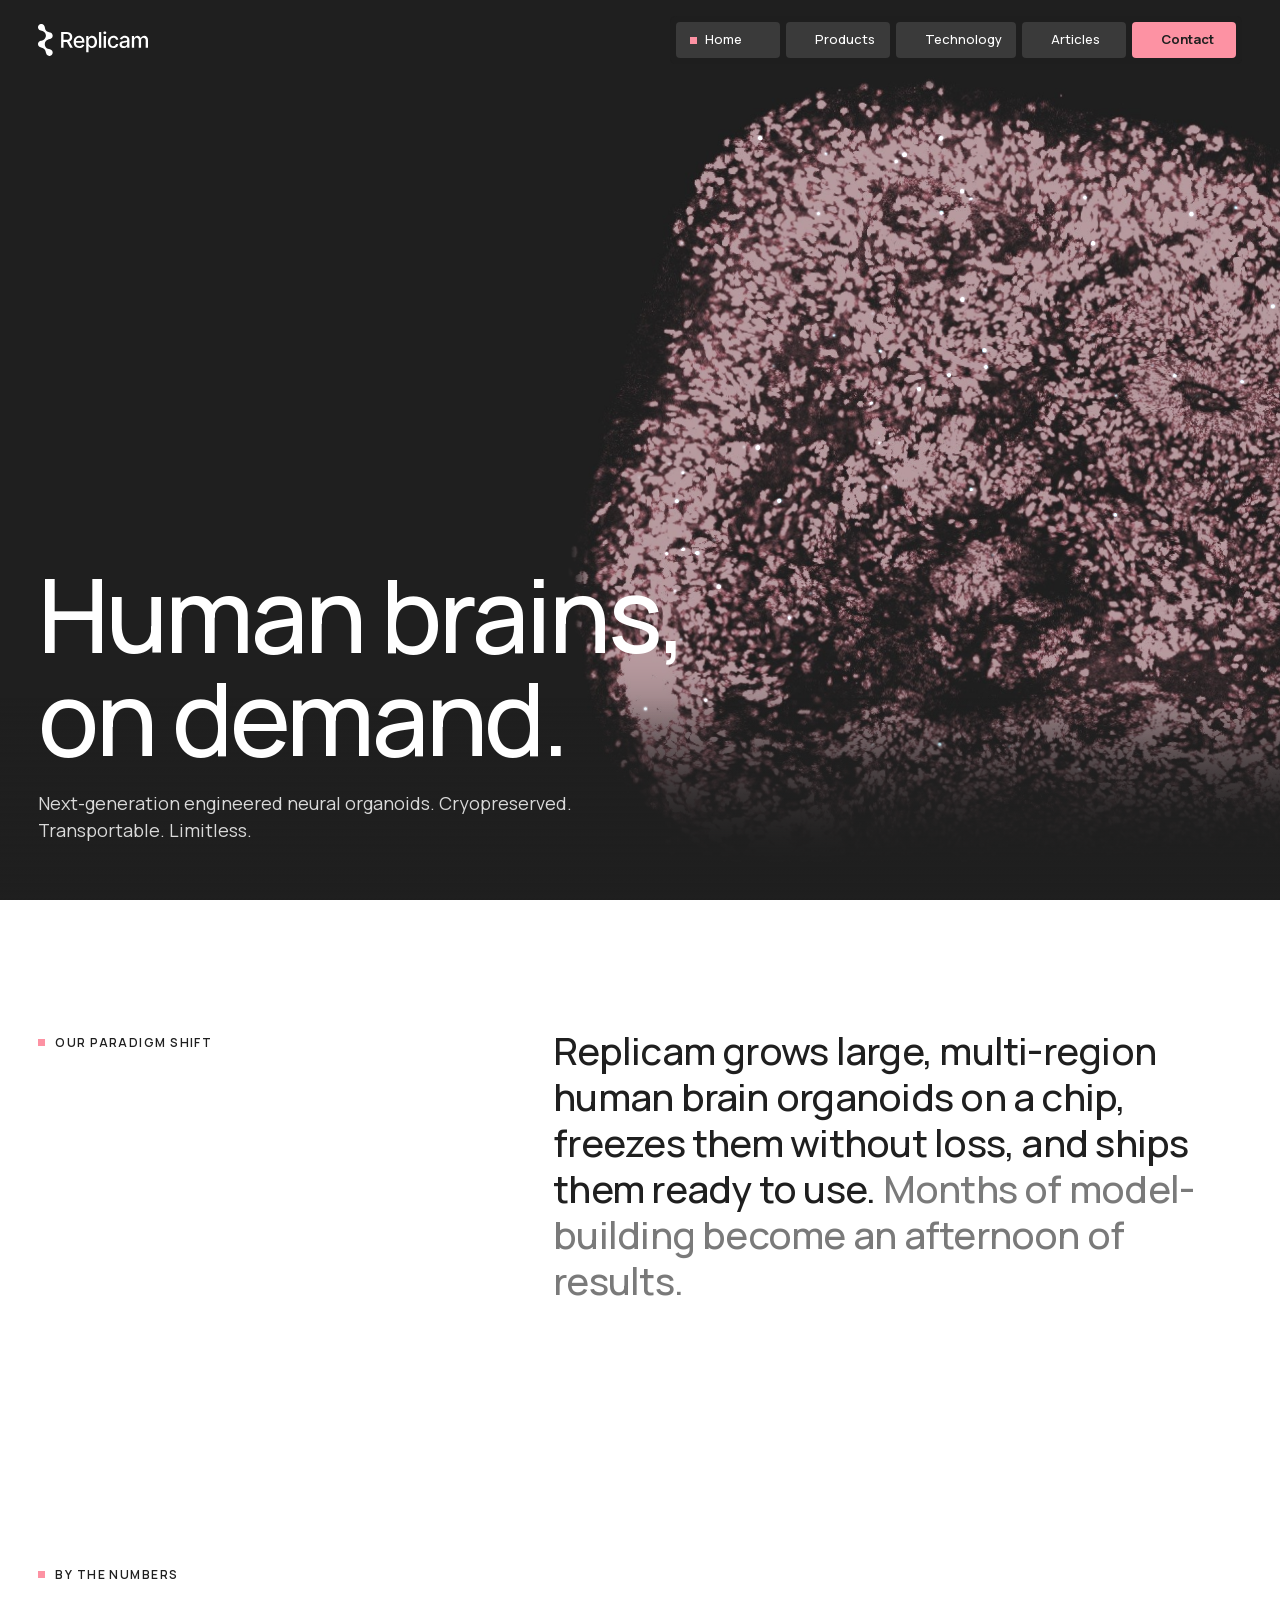
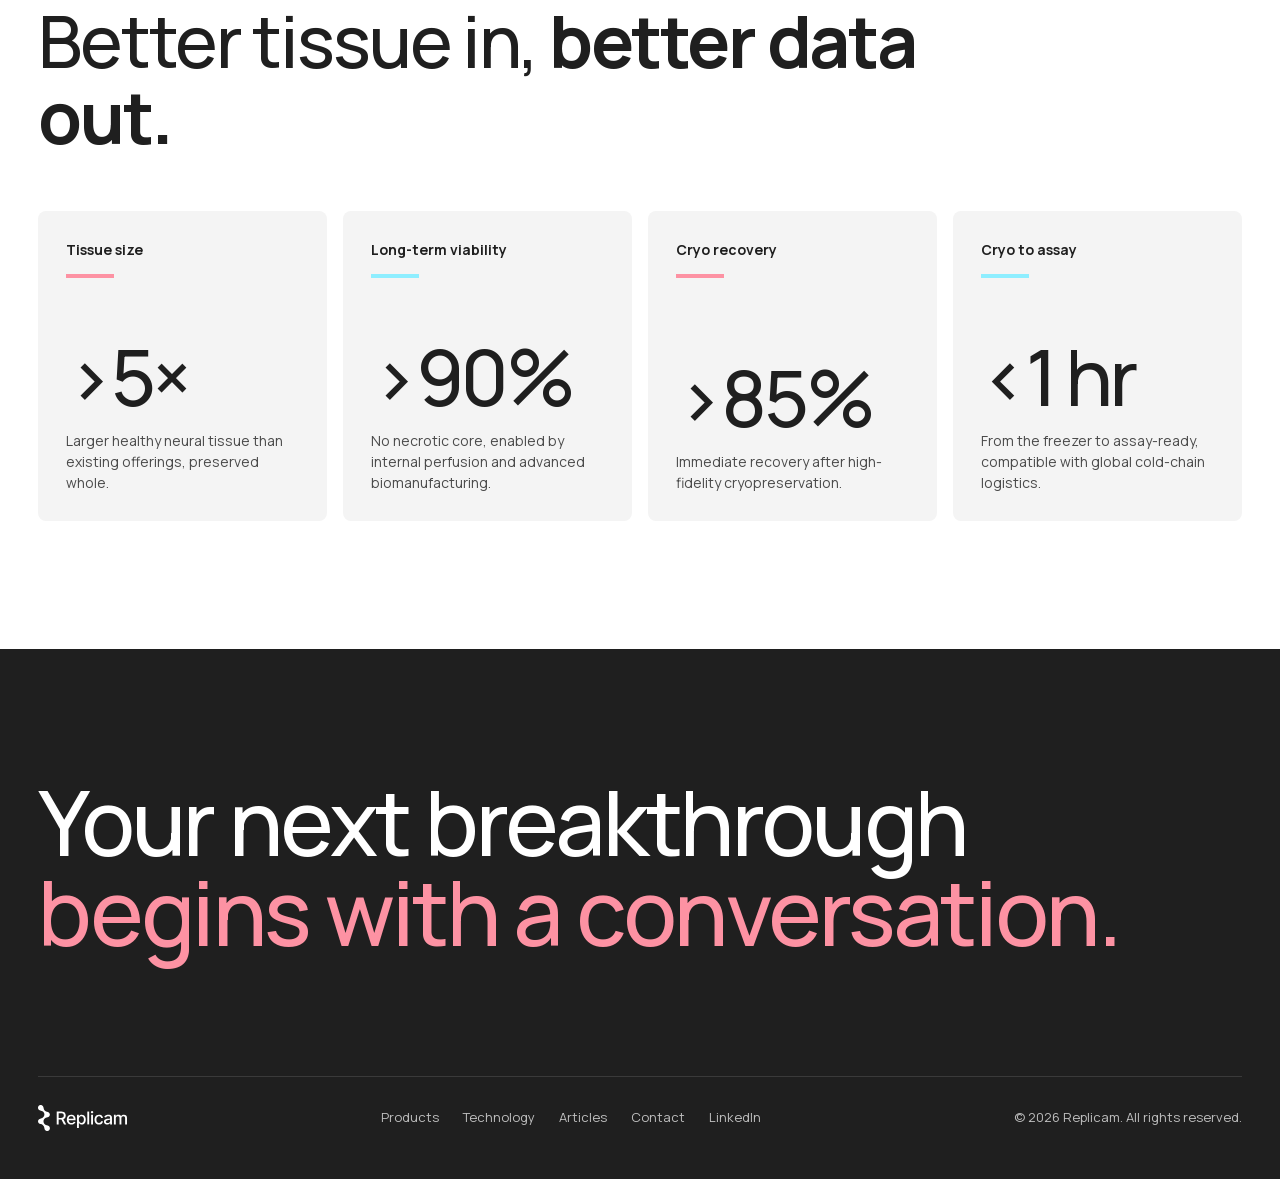
==== commit 2e74f9b5: "Add the tiles page switcher as an option; cross-fade for reduced motion" ====
--- a/index.html
+++ b/index.html
@@ -10,7 +10,7 @@
 <link rel="stylesheet" href="assets/fonts/manrope.css">
 <link rel="stylesheet" href="assets/css/site.css">
 <link rel="preload" as="image" href="assets/img/organoid-slice-hc.jpg" fetchpriority="high">
-<script>document.documentElement.classList.add("js");try{if(sessionStorage.getItem("pt-enter"))document.documentElement.classList.add("pt-entering")}catch(e){}</script>
+<script>document.documentElement.classList.add("js");try{var pe=sessionStorage.getItem("pt-enter");if(pe){document.documentElement.classList.add("pt-entering");if(pe.indexOf('"tiles"')>0)document.documentElement.classList.add("pt-tiles")}}catch(e){}</script>
 </head>
 <body>
 
--- a/assets/css/site.css
+++ b/assets/css/site.css
@@ -267,24 +267,38 @@
 html.pt-active, html.pt-entering { background: #3A3A3A; overflow: hidden; }
 html.pt-active body, html.pt-entering body { position: relative; z-index: 4; }
 html.pt-entering body { transform: translateY(13vh) scale(.88); transform-origin: 50% 0; clip-path: inset(0 0 calc(100% - 100vh) 0 round 16px); }
+/* tiles switcher: the arriving page starts as the centred card it was shown as */
+html.pt-entering.pt-tiles body { transform: scale(.92); transform-origin: 50% 50vh; }
+.pt-layer.pt-tile { border-radius: 0; }
+/* a copy of the page inside a tile: same base type as <body> (as factors, so every element inherits it the same way) */
+.pt-page { position: absolute; left: 0; margin: 0; font-family: "Manrope", system-ui, sans-serif; font-size: 16px; line-height: 1.5;
+  color: var(--ink); -webkit-font-smoothing: antialiased; }
+.pt-sheet.pt-card { transform-origin: 50% 50%; }
+/* reduced motion: no switcher animation, just the browser's own cross-fade between pages */
+@media (prefers-reduced-motion: reduce) { @view-transition { navigation: auto; } }
 .pt-layer {
   position: fixed; left: 0; top: 0; width: 100vw; height: 100vh; z-index: 3;
   border-radius: 16px; transform-origin: 50% 0; pointer-events: none; will-change: transform;
 }
 .pt-backdrop { border-radius: 0; background: #3A3A3A; z-index: 1; }
-.pt-sheet { background: var(--ink); overflow: hidden; box-shadow: 0 -1px 0 rgba(255,255,255,.06); }
-.pt-sheet img { position: absolute; inset: 0; width: 100%; height: 100%; object-fit: cover; object-position: top center; }
-.pt-frame { position: absolute; inset: 0; width: 100%; height: 100%; border: 0; opacity: 0; transition: opacity .3s ease; background: transparent; }
+.pt-sheet { font-family: "Manrope", system-ui, sans-serif; line-height: 1.5; background: var(--ink); overflow: hidden; box-shadow: 0 -1px 0 rgba(255,255,255,.06); }
+/* fitted to the sheet's width, so a window of another shape never crops the snapshot's sides */
+.pt-snap { position: absolute; left: 0; top: 0; width: 100%; height: auto; }
+/* each sheet's header is real markup with the live header's layout (the snapshots are taken without one) */
+.pt-sheet .nav { position: absolute; top: 16px; z-index: 1; -webkit-transform: none; transform: none; }
+.pt-sheet .nav-bar { background: rgba(31,31,31,.72); }
+.pt-sheet .nav-inner > * { pointer-events: none; }
+.pt-frame { z-index: 2; position: absolute; inset: 0; width: 100%; height: 100%; border: 0; opacity: 0; transition: opacity .3s ease; background: transparent; }
 .pt-sheet.is-loaded .pt-frame { opacity: 1; }
 /* Page shown inside the transition sheet: no scrollbar, content already revealed */
 html.pt-preview { scrollbar-width: none; }
 html.pt-preview::-webkit-scrollbar { display: none; }
-html.pt-preview .reveal { opacity: 1; transform: none; transition: none; }
+html.pt-preview .reveal, html.pt-entering .reveal { opacity: 1; transform: none; transition: none; }
 
 /* ---------- Living organoid hero (home) ---------- */
 .org-hero { background: var(--ink); }
 .org-gl, .org-data, .org-fallback { position: absolute; inset: 0; width: 100%; height: 100%; }
-.org-gl { opacity: 0; transition: opacity .25s ease; }
+.org-gl { opacity: 0; transition: opacity .55s ease; }
 /* still placeholder matching the shader's first frame (edges feathered the same way) */
 .org-fallback.is-still {
   -webkit-mask-image: linear-gradient(to right, transparent 0, #000 3.5%, #000 78%, transparent 100%), linear-gradient(to bottom, transparent 0, #000 3.5%, #000 72%, transparent 100%), radial-gradient(ellipse 115% 104.5% at 38% 40%, #000 47.8%, transparent 100%);
@@ -295,6 +309,7 @@
 .org-hero.is-ready .org-gl { opacity: 1; }
 .org-data { pointer-events: none; }
 .org-fallback[hidden] { display: none; }
+.org-fallback.is-still { max-width: none; }   /* placed by script at the slice's exact size, which can be wider than the hero on phones */
 .org-fallback { object-fit: contain; object-position: right center; left: auto; width: 60%; opacity: .75; }
 .org-hero .hero-content::before { content: ""; position: absolute; inset: auto 0 0 0; height: 60%; background: linear-gradient(0deg, rgba(31,31,31,.85), rgba(31,31,31,0)); pointer-events: none; }
 .org-hero .hero-row { position: relative; }
@@ -304,11 +319,12 @@
 .chip-btn { min-height: 40px; padding: 0 16px; border: 1px solid var(--grey-2); border-radius: 4px; background: var(--white); color: var(--ink); font: 600 13px/1 "Manrope", sans-serif; cursor: pointer; }
 .chip-btn:hover { background: var(--grey-1); }
 .chip-btn[aria-pressed="true"] { background: var(--ink); border-color: var(--ink); color: var(--white); }
-.papers { border-top: 1px solid var(--grey-2); }
-.paper { --row-pad: min(24px, calc(var(--pad) - 8px));
+/* the list itself is widened by the rows' side padding, so its top line is as long as the lines between rows */
+.papers { --row-pad: min(24px, calc(var(--pad) - 8px)); border-top: 1px solid var(--grey-2); margin-inline: calc(-1 * var(--row-pad)); }
+.paper {
   display: grid; grid-template-columns: 180px minmax(0, 1fr) 240px; gap: 24px 32px; padding: 32px var(--row-pad); border-bottom: 1px solid var(--grey-2); position: relative;
-  margin-inline: calc(-1 * var(--row-pad)); border-radius: 6px; transition: background .2s ease; }
-/* inner padding gives the highlight breathing room; the negative margin keeps the text aligned with the page */
+  border-radius: 6px; transition: background .2s ease; }
+/* inner padding gives the highlight breathing room; the list's negative margin keeps the text aligned with the page */
 .paper[hidden] { display: none; }
 .paper-meta { display: flex; flex-direction: column; gap: 10px; font-size: 14px; color: var(--grey-3); }
 .paper-topic { display: inline-flex; align-items: center; gap: 8px; font-size: 12px; font-weight: 600; letter-spacing: .08em; text-transform: uppercase; color: var(--ink); }
